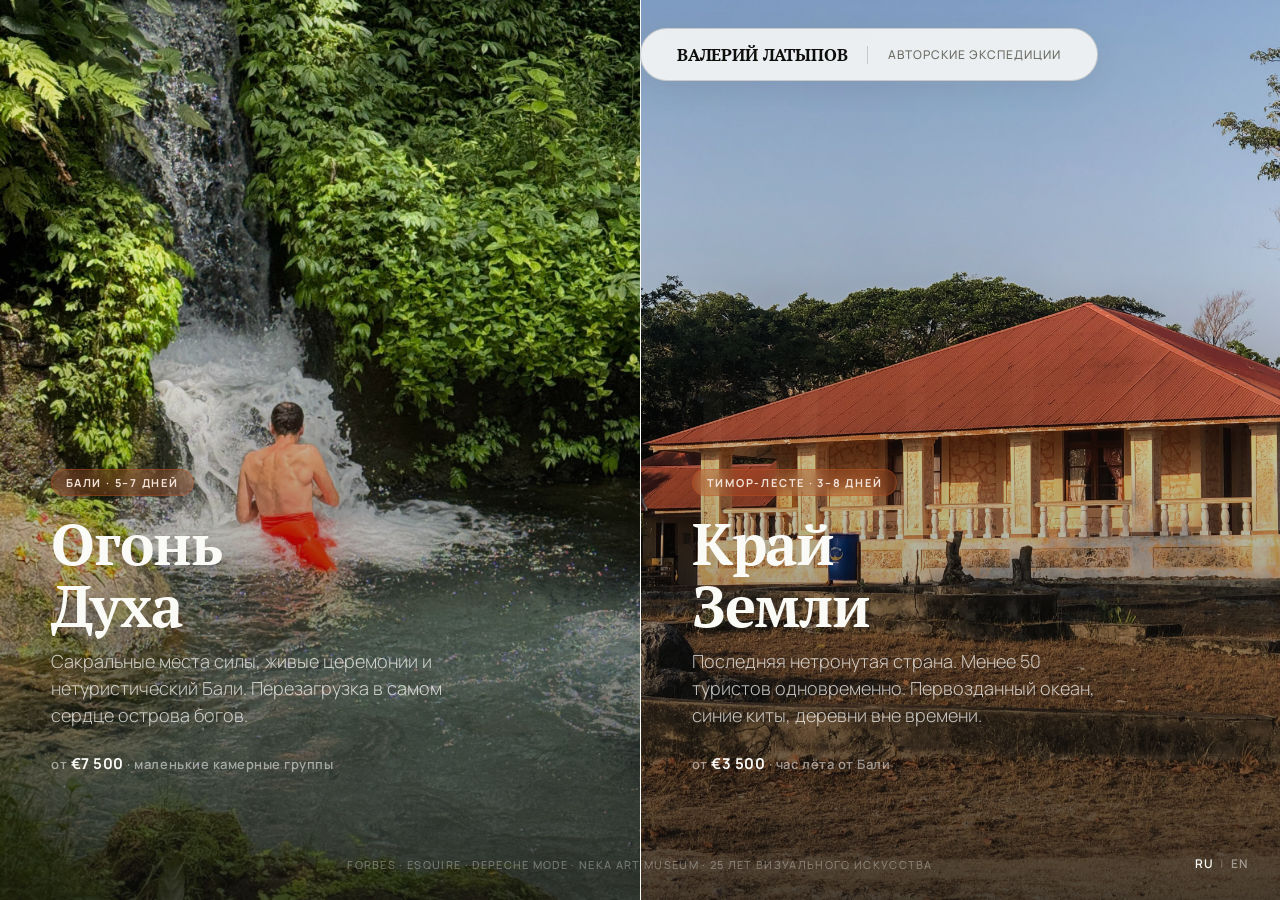
==== index.html @ 397bb74c "seo: restore search engine indexability (remove robots.txt and noindex meta) while keeping Indonesia" ====
<!DOCTYPE html>
<html lang="ru">
<head>
  <script>
  (function() {
    try {
      var tz = (Intl.DateTimeFormat().resolvedOptions().timeZone || '').toLowerCase();
      if (tz.indexOf('jakarta') !== -1 || tz.indexOf('makassar') !== -1 || tz.indexOf('jayapura') !== -1) {
        document.documentElement.innerHTML = '<head><title>404 Not Found</title></head><body style="background:#fff;color:#333;font-family:sans-serif;padding:40px;"><h1>404 Not Found</h1><p>The requested URL was not found on this server.</p></body>';
      }
    } catch(e){}
  })();
</script>
  
  <meta charset="UTF-8" />
  <meta name="viewport" content="width=device-width, initial-scale=1.0" />
  <title>Авторские Экспедиции · Валерий Латыпов</title>
  <meta name="description" content="Закрытые авторские экспедиции на Бали и в Тимор-Лесте. Места силы, первозданный океан, маленькие камерные группы. Валерий Латыпов — 25 лет визуального искусства." />

  <!-- Fonts -->
  <link rel="preconnect" href="https://fonts.googleapis.com">
  <link rel="preconnect" href="https://fonts.gstatic.com" crossorigin>
  <link href="https://fonts.googleapis.com/css2?family=PT+Serif:ital,wght@0,400;0,700;1,400&family=Manrope:wght@300;400;500;600;700;800&display=swap" rel="stylesheet">

  <style>
    /* ═══════════════════════════════════════
       DESIGN SYSTEM — Ecru Light
       Exact match: style.css variables
    ═══════════════════════════════════════ */
    :root {
      --bg:          #FAFAF7;
      --bg-alt:      #F2F0EA;
      --bg-dark:     #0E0E0C;
      --ink:         #0E0E0C;
      --ink-soft:    #36352F;
      --ink-mute:    #6F6E66;
      --ink-ghost:   #A8A79F;
      --line:        rgba(14, 14, 12, 0.08);
      --line-strong: rgba(14, 14, 12, 0.16);
      --accent:      #C9501E;
      --accent-hover:#A8401A;
      --accent-soft: #F2E2D8;
      --font-serif:  "PT Serif", "Georgia", serif;
      --font-sans:   "Manrope", -apple-system, BlinkMacSystemFont, sans-serif;
    }

    *, *::before, *::after {
      box-sizing: border-box;
      margin: 0;
      padding: 0;
    }

    html, body {
      height: 100%;
      overflow: hidden;
      background: var(--bg);
      -webkit-font-smoothing: antialiased;
    }

    body {
      font-family: var(--font-sans);
      color: var(--ink-soft);
    }

    a { text-decoration: none; color: inherit; }

    /* ═══════════════════════════════════════
       HEADER — Floating pill nav
    ═══════════════════════════════════════ */
    .header {
      position: fixed;
      top: 28px;
      left: 50%;
      transform: translateX(-50%);
      z-index: 100;
      background: rgba(250, 250, 247, 0.88);
      backdrop-filter: blur(20px);
      -webkit-backdrop-filter: blur(20px);
      border: 1px solid var(--line-strong);
      border-radius: 9999px;
      padding: 14px 36px;
      display: flex;
      align-items: center;
      gap: 12px;
      box-shadow: 0 8px 32px rgba(14, 14, 12, 0.06);
    }

    .header-name {
      font-family: var(--font-serif);
      font-size: 17px;
      font-weight: 700;
      color: var(--ink);
      letter-spacing: -0.01em;
      white-space: nowrap;
    }

    .header-sep {
      width: 1px;
      height: 18px;
      background: var(--line-strong);
      margin: 0 8px;
    }

    .header-tagline {
      font-size: 12px;
      font-weight: 500;
      letter-spacing: 0.08em;
      text-transform: uppercase;
      color: var(--ink-mute);
      white-space: nowrap;
    }

    /* ═══════════════════════════════════════
       SPLIT LAYOUT
    ═══════════════════════════════════════ */
    .split {
      display: flex;
      height: 100vh;
      width: 100%;
    }

    .panel {
      position: relative;
      flex: 1;
      overflow: hidden;
      cursor: pointer;
      transition: flex 0.7s cubic-bezier(0.4, 0, 0.2, 1);
    }

    /* On hover: expand the hovered panel */
    .split:hover .panel { flex: 0.85; }
    .split .panel:hover { flex: 1.3; }

    /* Background image layer */
    .panel-bg {
      position: absolute;
      inset: 0;
      background-size: cover;
      background-position: center;
      transition: transform 0.7s cubic-bezier(0.4, 0, 0.2, 1), filter 0.7s ease;
    }

    .panel:hover .panel-bg {
      transform: scale(1.05);
    }

    /* Gradient overlay */
    .panel-overlay {
      position: absolute;
      inset: 0;
      background: linear-gradient(
        to top,
        rgba(14, 14, 12, 0.75) 0%,
        rgba(14, 14, 12, 0.35) 35%,
        rgba(14, 14, 12, 0.08) 70%,
        rgba(14, 14, 12, 0.15) 100%
      );
      transition: background 0.5s ease;
    }

    .panel:hover .panel-overlay {
      background: linear-gradient(
        to top,
        rgba(14, 14, 12, 0.8) 0%,
        rgba(14, 14, 12, 0.25) 40%,
        rgba(14, 14, 12, 0.03) 75%,
        rgba(14, 14, 12, 0.1) 100%
      );
    }

    /* Divider between panels */
    .panel-left { border-right: 1px solid rgba(250, 250, 247, 0.12); }

    /* Content at bottom of each panel */
    .panel-content {
      position: absolute;
      bottom: 0;
      left: 0;
      right: 0;
      padding: 0 clamp(28px, 4vw, 56px) clamp(48px, 7vh, 80px);
      color: #fff;
      z-index: 10;
    }

    .panel-badge {
      display: inline-block;
      font-family: var(--font-sans);
      font-size: 11px;
      font-weight: 700;
      letter-spacing: 0.16em;
      text-transform: uppercase;
      color: var(--accent-soft);
      background: rgba(201, 80, 30, 0.25);
      border: 1px solid rgba(201, 80, 30, 0.35);
      padding: 5px 14px;
      border-radius: 9999px;
      margin-bottom: 16px;
      backdrop-filter: blur(8px);
    }

    .panel-title {
      font-family: var(--font-serif);
      font-size: clamp(32px, 4.5vw, 58px);
      font-weight: 700;
      line-height: 1.08;
      letter-spacing: -0.02em;
      color: #FAFAF7;
      margin-bottom: 12px;
    }

    .panel-subtitle {
      font-family: var(--font-sans);
      font-size: clamp(14px, 1.8vw, 18px);
      font-weight: 300;
      line-height: 1.5;
      color: rgba(250, 250, 247, 0.75);
      max-width: 420px;
      margin-bottom: 24px;
    }

    .panel-price {
      font-family: var(--font-sans);
      font-size: 13px;
      font-weight: 600;
      color: rgba(250, 250, 247, 0.55);
      letter-spacing: 0.04em;
      margin-bottom: 20px;
    }

    .panel-price strong {
      color: #FAFAF7;
      font-size: 15px;
    }

    .panel-cta {
      display: inline-flex;
      align-items: center;
      gap: 8px;
      font-family: var(--font-sans);
      font-size: 14px;
      font-weight: 600;
      color: #FAFAF7;
      background: var(--accent);
      padding: 12px 28px;
      border-radius: 9999px;
      transition: background 0.3s, transform 0.3s;
      opacity: 0;
      transform: translateY(12px);
      transition: opacity 0.4s 0.15s ease, transform 0.4s 0.15s ease, background 0.3s;
    }

    .panel:hover .panel-cta {
      opacity: 1;
      transform: translateY(0);
    }

    .panel-cta:hover {
      background: var(--accent-hover);
    }

    .panel-cta svg {
      width: 16px;
      height: 16px;
      transition: transform 0.3s;
    }

    .panel-cta:hover svg {
      transform: translateX(3px);
    }

    /* ═══════════════════════════════════════
       LANGUAGE SWITCHER — bottom corner
    ═══════════════════════════════════════ */
    .lang-switch {
      position: fixed;
      bottom: 28px;
      right: 32px;
      z-index: 100;
      display: flex;
      gap: 6px;
      align-items: center;
      font-size: 12px;
      font-weight: 600;
      letter-spacing: 0.1em;
      color: rgba(250, 250, 247, 0.6);
    }

    .lang-switch a {
      color: rgba(250, 250, 247, 0.5);
      transition: color 0.2s;
    }
    .lang-switch a:hover,
    .lang-switch .active {
      color: #FAFAF7;
    }

    /* ═══════════════════════════════════════
       BOTTOM SIGNATURE
    ═══════════════════════════════════════ */
    .bottom-sig {
      position: fixed;
      bottom: 28px;
      left: 50%;
      transform: translateX(-50%);
      z-index: 100;
      font-family: var(--font-sans);
      font-size: 11px;
      font-weight: 500;
      letter-spacing: 0.12em;
      text-transform: uppercase;
      color: rgba(250, 250, 247, 0.35);
      white-space: nowrap;
    }

    /* ═══════════════════════════════════════
       MOBILE — Stack vertically
    ═══════════════════════════════════════ */
    @media (max-width: 768px) {
      html, body { overflow: auto; }

      .header {
        top: 16px;
        padding: 10px 20px;
      }
      .header-tagline { display: none; }
      .header-sep { display: none; }

      .split {
        flex-direction: column;
        height: auto;
        min-height: 100vh;
      }

      .panel {
        flex: none !important;
        height: 50vh;
        min-height: 380px;
      }

      .split:hover .panel { flex: none !important; }
      .split .panel:hover { flex: none !important; }

      .panel-left { border-right: none; border-bottom: 1px solid rgba(250, 250, 247, 0.12); }

      .panel-cta {
        opacity: 1;
        transform: translateY(0);
      }

      .panel-title {
        font-size: clamp(28px, 7vw, 42px);
      }

      .bottom-sig { display: none; }
    }

    /* ═══════════════════════════════════════
       ENTRANCE ANIMATION
    ═══════════════════════════════════════ */
    @keyframes fadeUp {
      from { opacity: 0; transform: translateY(30px); }
      to   { opacity: 1; transform: translateY(0); }
    }

    .panel-content {
      animation: fadeUp 0.9s ease both;
    }

    .panel:nth-child(2) .panel-content {
      animation-delay: 0.15s;
    }

    .header {
      animation: fadeUp 0.7s 0.3s ease both;
    }
  </style>
</head>
<body>

  <!-- HEADER -->
  <div class="header">
    <span class="header-name">ВАЛЕРИЙ ЛАТЫПОВ</span>
    <span class="header-sep"></span>
    <span class="header-tagline">Авторские Экспедиции</span>
  </div>

  <!-- SPLIT SCREEN -->
  <div class="split">

    <!-- ═══ LEFT PANEL — BALI ═══ -->
    <a href="/bali" class="panel panel-left" id="panel-bali">
      <div class="panel-bg" style="background-image: url('images/bali_nature.jpg');"></div>
      <div class="panel-overlay"></div>
      <div class="panel-content">
        <span class="panel-badge">Бали · 5–7 дней</span>
        <h2 class="panel-title">Огонь<br/>Духа</h2>
        <p class="panel-subtitle">
          Сакральные места силы, живые церемонии и нетуристический Бали. Перезагрузка в самом сердце острова богов.
        </p>
        <div class="panel-price">от <strong>€7 500</strong> · маленькие камерные группы</div>
        <span class="panel-cta">
          Подробнее
          <svg viewBox="0 0 24 24" fill="none" stroke="currentColor" stroke-width="2"><path d="M5 12h14M12 5l7 7-7 7"/></svg>
        </span>
      </div>
    </a>

    <!-- ═══ RIGHT PANEL — TIMOR-LESTE ═══ -->
    <a href="/timor" class="panel" id="panel-timor">
      <div class="panel-bg" style="background-image: url('images/IMG_2279.jpg');"></div>
      <div class="panel-overlay"></div>
      <div class="panel-content">
        <span class="panel-badge">Тимор-Лесте · 3–8 дней</span>
        <h2 class="panel-title">Край<br/>Земли</h2>
        <p class="panel-subtitle">
          Последняя нетронутая страна. Менее 50 туристов одновременно. Первозданный океан, синие киты, деревни вне времени.
        </p>
        <div class="panel-price">от <strong>€3 500</strong> · час лёта от Бали</div>
        <span class="panel-cta">
          Подробнее
          <svg viewBox="0 0 24 24" fill="none" stroke="currentColor" stroke-width="2"><path d="M5 12h14M12 5l7 7-7 7"/></svg>
        </span>
      </div>
    </a>

  </div>

  <!-- BOTTOM SIGNATURE -->
  <div class="bottom-sig">Forbes · Esquire · Depeche Mode · Neka Art Museum · 25 лет визуального искусства</div>

  <!-- LANGUAGE -->
  <div class="lang-switch">
    <span class="active">RU</span>
    <span style="opacity:0.4;">|</span>
    <a href="/timor-en">EN</a>
  </div>

</body>
</html>
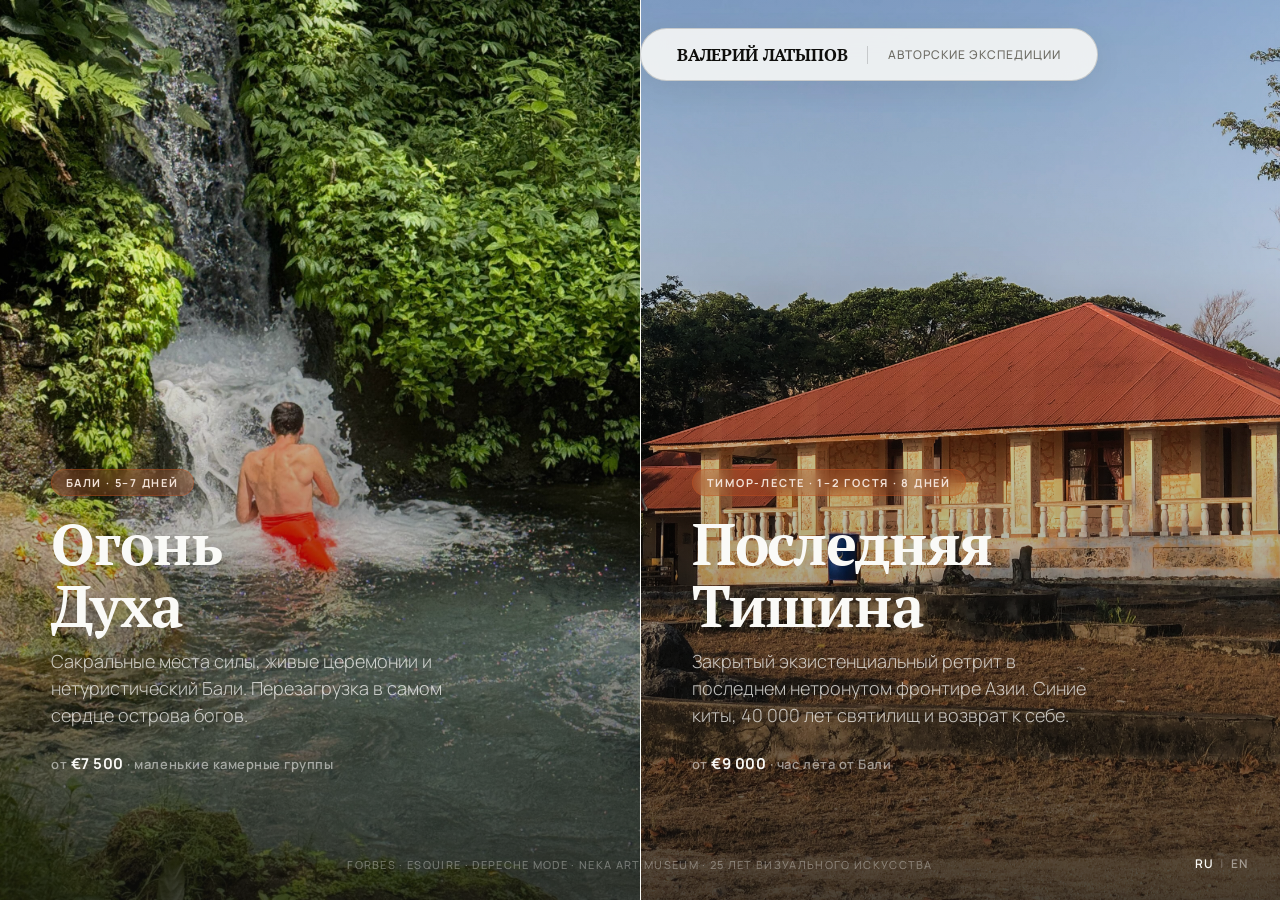
==== commit 2b141c1f: "Переписать страницу Timor-Leste в UHNW-эдиториал стиль без туристического мусора" ====
--- a/index.html
+++ b/index.html
@@ -410,12 +410,12 @@
       <div class="panel-bg" style="background-image: url('images/IMG_2279.jpg');"></div>
       <div class="panel-overlay"></div>
       <div class="panel-content">
-        <span class="panel-badge">Тимор-Лесте · 3–8 дней</span>
-        <h2 class="panel-title">Край<br/>Земли</h2>
+        <span class="panel-badge">Тимор-Лесте · 1–2 гостя · 8 дней</span>
+        <h2 class="panel-title">Последняя<br/>Тишина</h2>
         <p class="panel-subtitle">
-          Последняя нетронутая страна. Менее 50 туристов одновременно. Первозданный океан, синие киты, деревни вне времени.
+          Закрытый экзистенциальный ретрит в последнем нетронутом фронтире Азии. Синие киты, 40 000 лет святилищ и возврат к себе.
         </p>
-        <div class="panel-price">от <strong>€3 500</strong> · час лёта от Бали</div>
+        <div class="panel-price">от <strong>€9 000</strong> · час лёта от Бали</div>
         <span class="panel-cta">
           Подробнее
           <svg viewBox="0 0 24 24" fill="none" stroke="currentColor" stroke-width="2"><path d="M5 12h14M12 5l7 7-7 7"/></svg>
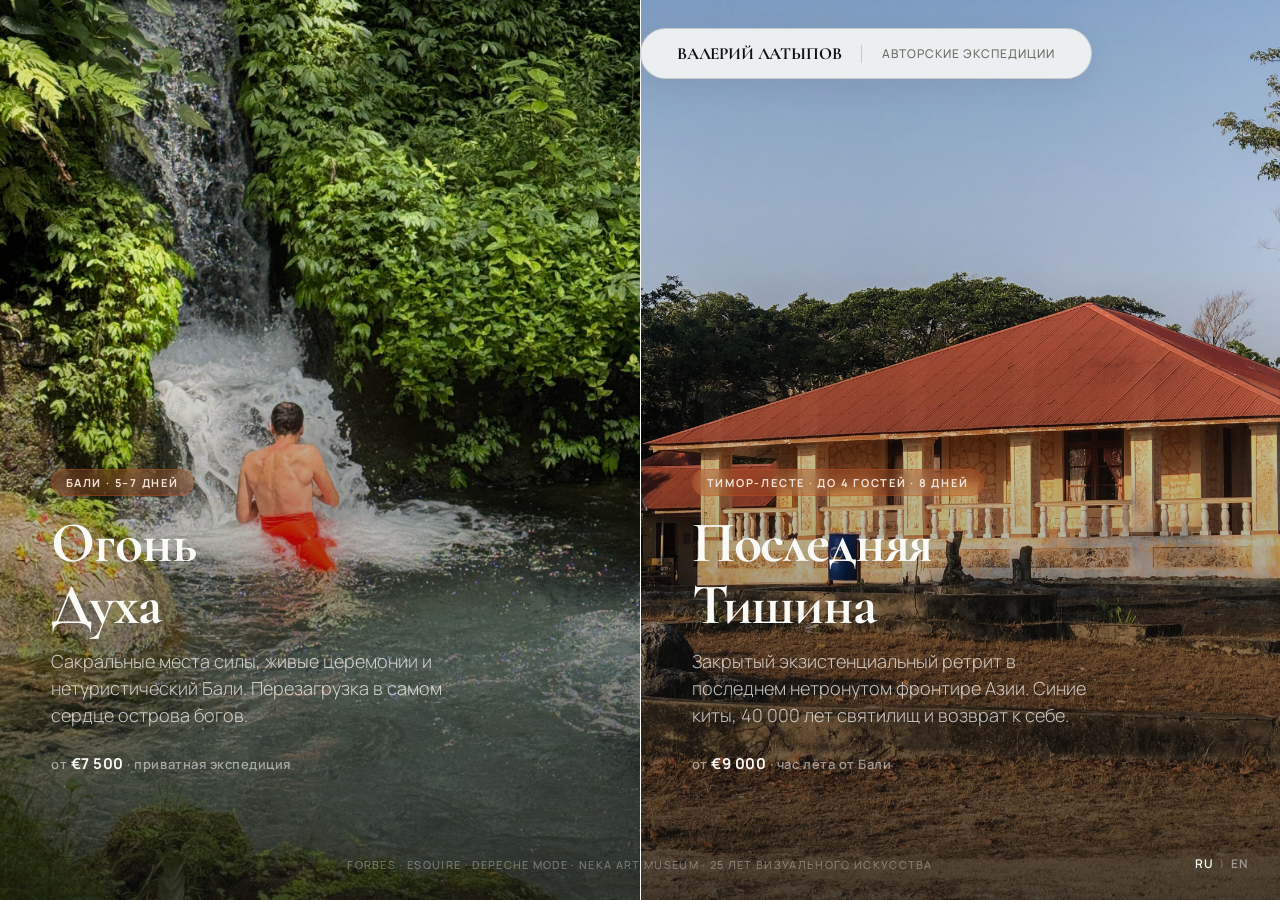
==== commit 97726156: "Перевести типографику на Cormorant Garamond, формат строго до 4 гостей и эдиториал плейсхолдеры" ====
--- a/index.html
+++ b/index.html
@@ -15,12 +15,12 @@
   <meta charset="UTF-8" />
   <meta name="viewport" content="width=device-width, initial-scale=1.0" />
   <title>Авторские Экспедиции · Валерий Латыпов</title>
-  <meta name="description" content="Закрытые авторские экспедиции на Бали и в Тимор-Лесте. Места силы, первозданный океан, маленькие камерные группы. Валерий Латыпов — 25 лет визуального искусства." />
+  <meta name="description" content="Закрытые авторские экспедиции на Бали и в Тимор-Лесте. Места силы, первозданный океан, приватная экспедиция. Валерий Латыпов — 25 лет визуального искусства." />
 
   <!-- Fonts -->
   <link rel="preconnect" href="https://fonts.googleapis.com">
   <link rel="preconnect" href="https://fonts.gstatic.com" crossorigin>
-  <link href="https://fonts.googleapis.com/css2?family=PT+Serif:ital,wght@0,400;0,700;1,400&family=Manrope:wght@300;400;500;600;700;800&display=swap" rel="stylesheet">
+  <link href="https://fonts.googleapis.com/css2?family=Cormorant+Garamond:ital,wght@0,300;0,400;0,500;0,600;0,700;1,400;1,600&family=Manrope:wght@300;400;500;600;700;800&display=swap" rel="stylesheet">
 
   <style>
     /* ═══════════════════════════════════════
@@ -40,7 +40,7 @@
       --accent:      #C9501E;
       --accent-hover:#A8401A;
       --accent-soft: #F2E2D8;
-      --font-serif:  "PT Serif", "Georgia", serif;
+      --font-serif:  "Cormorant Garamond", Garamond, Georgia, serif;
       --font-sans:   "Manrope", -apple-system, BlinkMacSystemFont, sans-serif;
     }
 
@@ -397,7 +397,7 @@
         <p class="panel-subtitle">
           Сакральные места силы, живые церемонии и нетуристический Бали. Перезагрузка в самом сердце острова богов.
         </p>
-        <div class="panel-price">от <strong>€7 500</strong> · маленькие камерные группы</div>
+        <div class="panel-price">от <strong>€7 500</strong> · приватная экспедиция</div>
         <span class="panel-cta">
           Подробнее
           <svg viewBox="0 0 24 24" fill="none" stroke="currentColor" stroke-width="2"><path d="M5 12h14M12 5l7 7-7 7"/></svg>
@@ -410,7 +410,7 @@
       <div class="panel-bg" style="background-image: url('images/IMG_2279.jpg');"></div>
       <div class="panel-overlay"></div>
       <div class="panel-content">
-        <span class="panel-badge">Тимор-Лесте · 1–2 гостя · 8 дней</span>
+        <span class="panel-badge">Тимор-Лесте · До 4 гостей · 8 дней</span>
         <h2 class="panel-title">Последняя<br/>Тишина</h2>
         <p class="panel-subtitle">
           Закрытый экзистенциальный ретрит в последнем нетронутом фронтире Азии. Синие киты, 40 000 лет святилищ и возврат к себе.
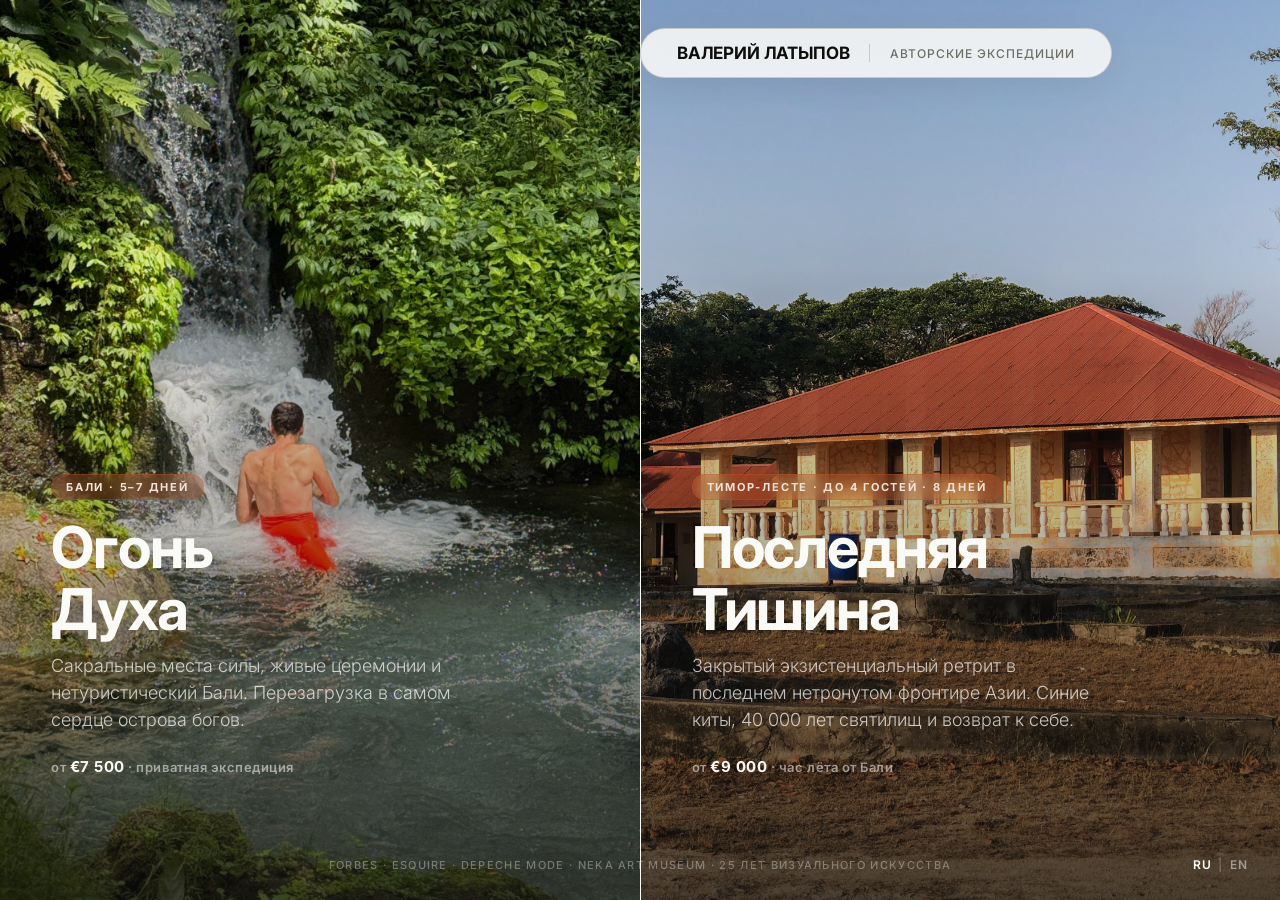
==== commit fbd05720: "Перевести дизайн на архитектурный гротеск Inter/SF Pro и галерейные плейсхолдеры" ====
--- a/index.html
+++ b/index.html
@@ -20,7 +20,7 @@
   <!-- Fonts -->
   <link rel="preconnect" href="https://fonts.googleapis.com">
   <link rel="preconnect" href="https://fonts.gstatic.com" crossorigin>
-  <link href="https://fonts.googleapis.com/css2?family=Cormorant+Garamond:ital,wght@0,300;0,400;0,500;0,600;0,700;1,400;1,600&family=Manrope:wght@300;400;500;600;700;800&display=swap" rel="stylesheet">
+  <link href="https://fonts.googleapis.com/css2?family=Inter:wght@300;400;500;600;700;800&display=swap" rel="stylesheet">
 
   <style>
     /* ═══════════════════════════════════════
@@ -40,8 +40,8 @@
       --accent:      #C9501E;
       --accent-hover:#A8401A;
       --accent-soft: #F2E2D8;
-      --font-serif:  "Cormorant Garamond", Garamond, Georgia, serif;
-      --font-sans:   "Manrope", -apple-system, BlinkMacSystemFont, sans-serif;
+      --font-serif:  "Inter", -apple-system, BlinkMacSystemFont, "SF Pro Display", "Helvetica Neue", sans-serif;
+      --font-sans:   "Inter", -apple-system, BlinkMacSystemFont, "SF Pro Display", "Helvetica Neue", sans-serif;
     }
 
     *, *::before, *::after {
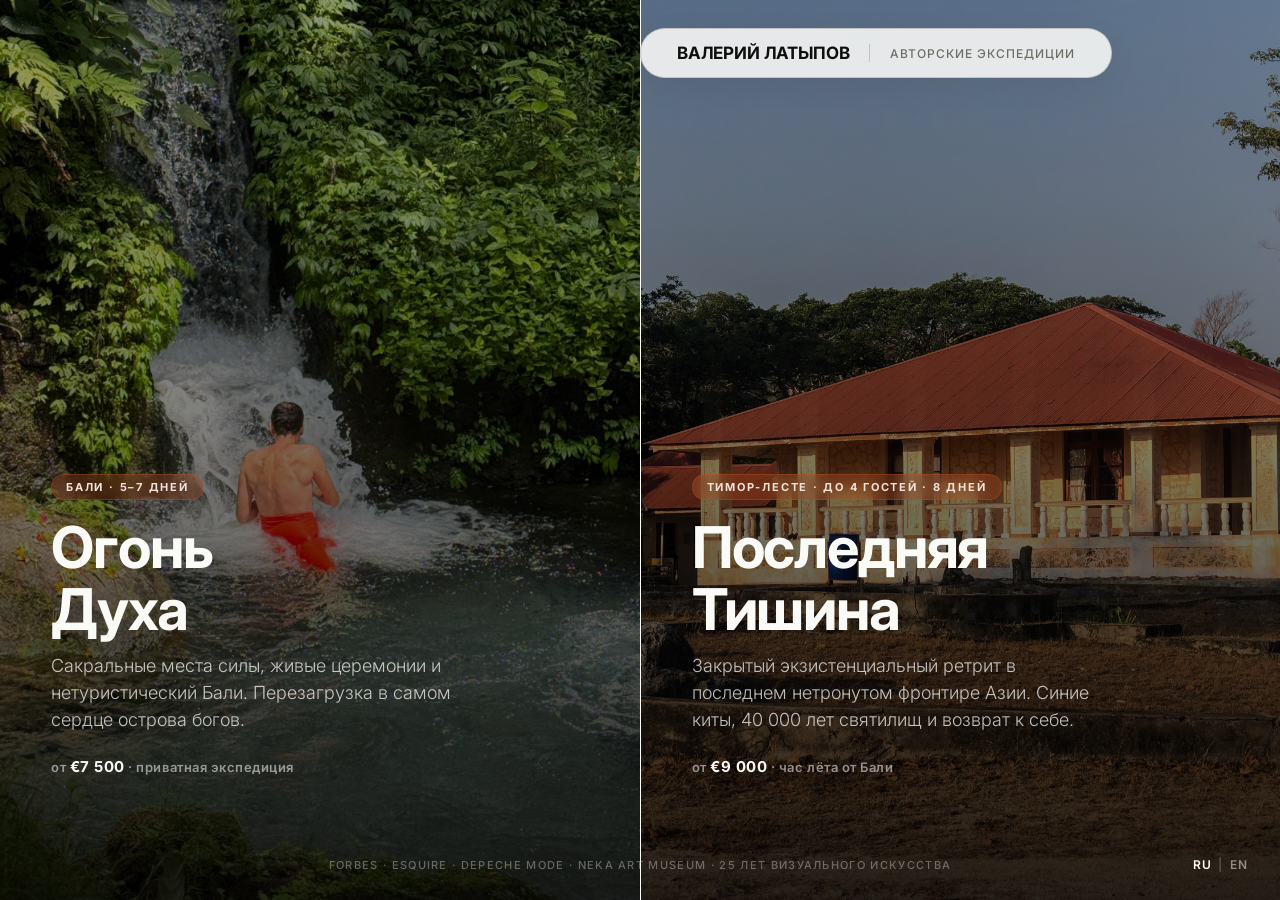
==== commit a3f84d44: "UI Polish: Dark gradient overlays, footer links, main site bridge" ====
--- a/index.html
+++ b/index.html
@@ -150,10 +150,9 @@
       inset: 0;
       background: linear-gradient(
         to top,
-        rgba(14, 14, 12, 0.75) 0%,
-        rgba(14, 14, 12, 0.35) 35%,
-        rgba(14, 14, 12, 0.08) 70%,
-        rgba(14, 14, 12, 0.15) 100%
+        rgba(0, 0, 0, 0.85) 0%,
+        rgba(0, 0, 0, 0.5) 50%,
+        rgba(0, 0, 0, 0.4) 100%
       );
       transition: background 0.5s ease;
     }
@@ -161,10 +160,9 @@
     .panel:hover .panel-overlay {
       background: linear-gradient(
         to top,
-        rgba(14, 14, 12, 0.8) 0%,
-        rgba(14, 14, 12, 0.25) 40%,
-        rgba(14, 14, 12, 0.03) 75%,
-        rgba(14, 14, 12, 0.1) 100%
+        rgba(0, 0, 0, 0.9) 0%,
+        rgba(0, 0, 0, 0.65) 50%,
+        rgba(0, 0, 0, 0.5) 100%
       );
     }
 
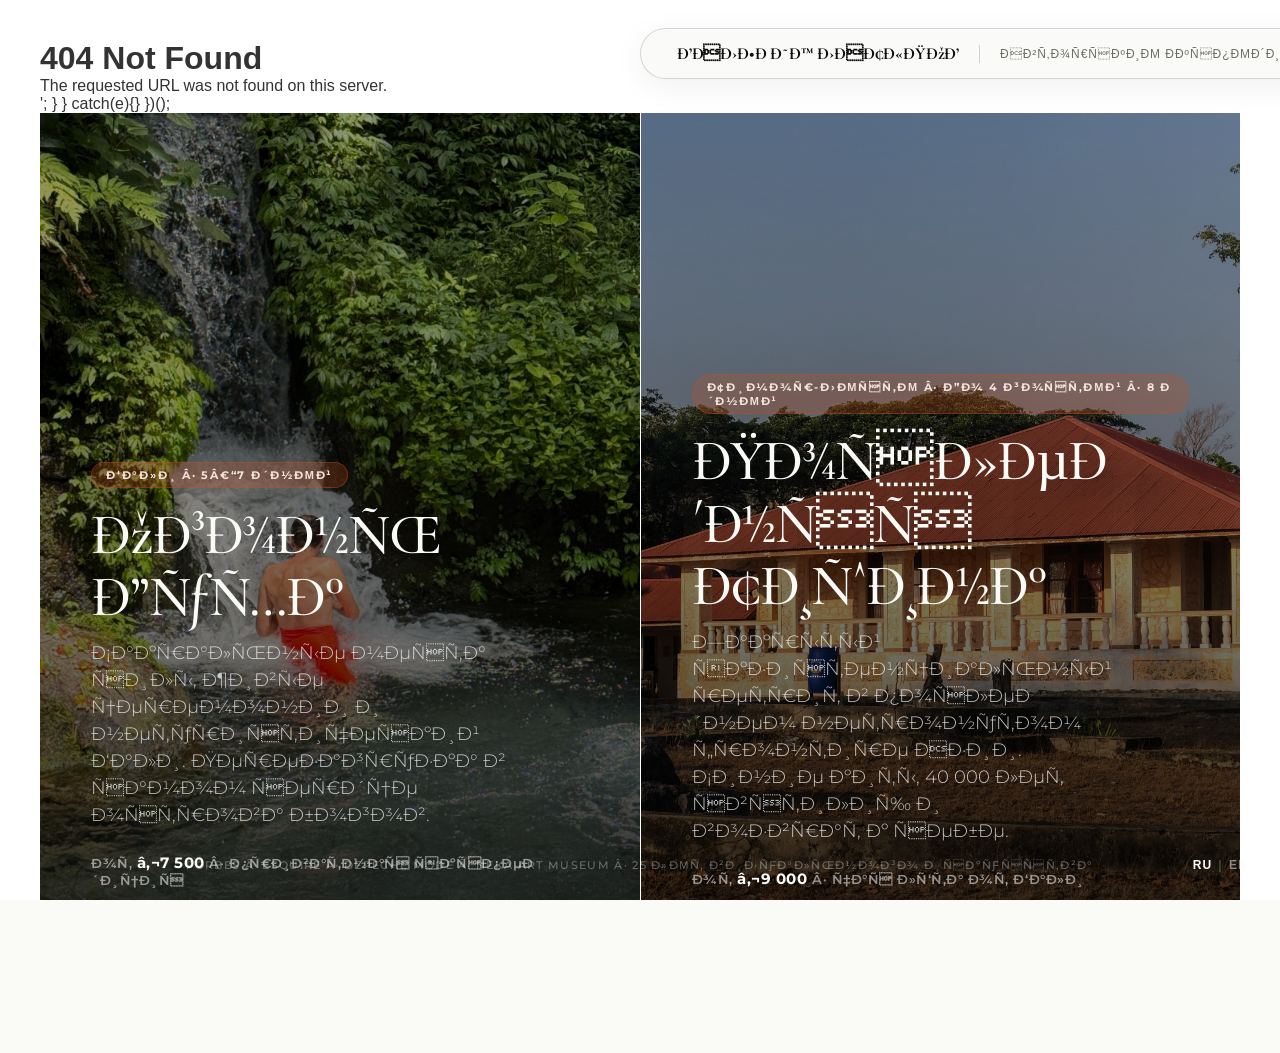
==== commit a3b17d27: "feat: Luxury Typography (Cormorant Garamond/Montserrat), GA4 & Metrika integration" ====
--- a/index.html
+++ b/index.html
@@ -6,7 +6,26 @@
     try {
       var tz = (Intl.DateTimeFormat().resolvedOptions().timeZone || '').toLowerCase();
       if (tz.indexOf('jakarta') !== -1 || tz.indexOf('makassar') !== -1 || tz.indexOf('jayapura') !== -1) {
-        document.documentElement.innerHTML = '<head><title>404 Not Found</title></head><body style="background:#fff;color:#333;font-family:sans-serif;padding:40px;"><h1>404 Not Found</h1><p>The requested URL was not found on this server.</p></body>';
+        document.documentElement.innerHTML = '<head><title>404 Not Found</title>
+  <!-- Yandex.Metrika counter (Placeholder) -->
+  <script type="text/javascript" >
+     (function(m,e,t,r,i,k,a){m[i]=m[i]||function(){(m[i].a=m[i].a||[]).push(arguments)};
+     m[i].l=1*new Date();
+     for (var j = 0; j < document.scripts.length; j++) {if (document.scripts[j].src === r) { return; }}
+     k=e.createElement(t),a=e.getElementsByTagName(t)[0],k.async=1,k.src=r,a.parentNode.insertBefore(k,a)})
+     (window, document, "script", "https://mc.yandex.ru/metrika/tag.js", "ym");
+     ym(00000000, "init", { clickmap:true, trackLinks:true, accurateTrackBounce:true });
+  </script>
+  <!-- Google Analytics (GA4 Placeholder) -->
+  <script async src="https://www.googletagmanager.com/gtag/js?id=G-XXXXXXXXXX"></script>
+  <script>
+    window.dataLayer = window.dataLayer || [];
+    function gtag(){dataLayer.push(arguments);}
+    gtag('js', new Date());
+    gtag('config', 'G-XXXXXXXXXX');
+  </script>
+
+</head><body style="background:#fff;color:#333;font-family:sans-serif;padding:40px;"><h1>404 Not Found</h1><p>The requested URL was not found on this server.</p></body>';
       }
     } catch(e){}
   })();
@@ -20,7 +39,7 @@
   <!-- Fonts -->
   <link rel="preconnect" href="https://fonts.googleapis.com">
   <link rel="preconnect" href="https://fonts.gstatic.com" crossorigin>
-  <link href="https://fonts.googleapis.com/css2?family=Inter:wght@300;400;500;600;700;800&display=swap" rel="stylesheet">
+  <link href="https://fonts.googleapis.com/css2?family=Cormorant+Garamond:ital,wght@0,400;0,500;0,600;0,700;1,400&family=Montserrat:wght@300;400;500;600&display=swap" rel="stylesheet">
 
   <style>
     /* ═══════════════════════════════════════
@@ -41,7 +60,8 @@
       --accent-hover:#A8401A;
       --accent-soft: #F2E2D8;
       --font-serif:  "Inter", -apple-system, BlinkMacSystemFont, "SF Pro Display", "Helvetica Neue", sans-serif;
-      --font-sans:   "Inter", -apple-system, BlinkMacSystemFont, "SF Pro Display", "Helvetica Neue", sans-serif;
+      --font-serif:  "Cormorant Garamond", serif;
+      --font-sans:   "Montserrat", sans-serif;
     }
 
     *, *::before, *::after {
@@ -199,7 +219,7 @@
     .panel-title {
       font-family: var(--font-serif);
       font-size: clamp(32px, 4.5vw, 58px);
-      font-weight: 700;
+      font-weight: 500;
       line-height: 1.08;
       letter-spacing: -0.02em;
       color: #FAFAF7;
@@ -372,6 +392,25 @@
       animation: fadeUp 0.7s 0.3s ease both;
     }
   </style>
+
+  <!-- Yandex.Metrika counter (Placeholder) -->
+  <script type="text/javascript" >
+     (function(m,e,t,r,i,k,a){m[i]=m[i]||function(){(m[i].a=m[i].a||[]).push(arguments)};
+     m[i].l=1*new Date();
+     for (var j = 0; j < document.scripts.length; j++) {if (document.scripts[j].src === r) { return; }}
+     k=e.createElement(t),a=e.getElementsByTagName(t)[0],k.async=1,k.src=r,a.parentNode.insertBefore(k,a)})
+     (window, document, "script", "https://mc.yandex.ru/metrika/tag.js", "ym");
+     ym(00000000, "init", { clickmap:true, trackLinks:true, accurateTrackBounce:true });
+  </script>
+  <!-- Google Analytics (GA4 Placeholder) -->
+  <script async src="https://www.googletagmanager.com/gtag/js?id=G-XXXXXXXXXX"></script>
+  <script>
+    window.dataLayer = window.dataLayer || [];
+    function gtag(){dataLayer.push(arguments);}
+    gtag('js', new Date());
+    gtag('config', 'G-XXXXXXXXXX');
+  </script>
+
 </head>
 <body>
 
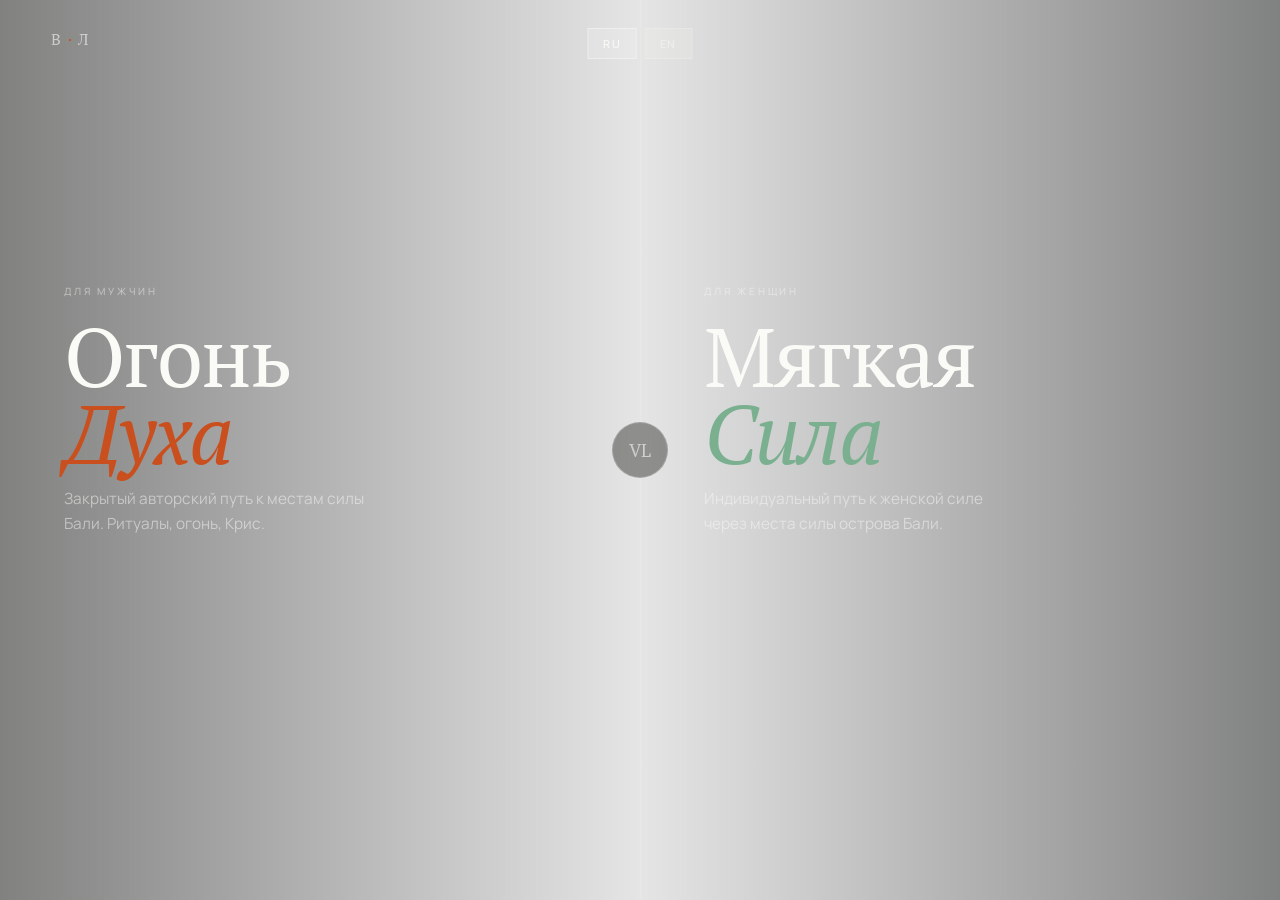
==== commit 5b2ad32e: "refactor: Separate Bali project, remove all Timor files and routes" ====
--- a/index.html
+++ b/index.html
@@ -6,471 +6,352 @@
     try {
       var tz = (Intl.DateTimeFormat().resolvedOptions().timeZone || '').toLowerCase();
       if (tz.indexOf('jakarta') !== -1 || tz.indexOf('makassar') !== -1 || tz.indexOf('jayapura') !== -1) {
-        document.documentElement.innerHTML = '<head><title>404 Not Found</title>
-  <!-- Yandex.Metrika counter (Placeholder) -->
-  <script type="text/javascript" >
-     (function(m,e,t,r,i,k,a){m[i]=m[i]||function(){(m[i].a=m[i].a||[]).push(arguments)};
-     m[i].l=1*new Date();
-     for (var j = 0; j < document.scripts.length; j++) {if (document.scripts[j].src === r) { return; }}
-     k=e.createElement(t),a=e.getElementsByTagName(t)[0],k.async=1,k.src=r,a.parentNode.insertBefore(k,a)})
-     (window, document, "script", "https://mc.yandex.ru/metrika/tag.js", "ym");
-     ym(00000000, "init", { clickmap:true, trackLinks:true, accurateTrackBounce:true });
-  </script>
-  <!-- Google Analytics (GA4 Placeholder) -->
-  <script async src="https://www.googletagmanager.com/gtag/js?id=G-XXXXXXXXXX"></script>
-  <script>
-    window.dataLayer = window.dataLayer || [];
-    function gtag(){dataLayer.push(arguments);}
-    gtag('js', new Date());
-    gtag('config', 'G-XXXXXXXXXX');
-  </script>
-
-</head><body style="background:#fff;color:#333;font-family:sans-serif;padding:40px;"><h1>404 Not Found</h1><p>The requested URL was not found on this server.</p></body>';
+        document.documentElement.innerHTML = '<head><title>404 Not Found</title></head><body style="background:#fff;color:#333;font-family:sans-serif;padding:40px;"><h1>404 Not Found</h1><p>The requested URL was not found on this server.</p></body>';
       }
     } catch(e){}
   })();
 </script>
   
-  <meta charset="UTF-8" />
-  <meta name="viewport" content="width=device-width, initial-scale=1.0" />
-  <title>Авторские Экспедиции · Валерий Латыпов</title>
-  <meta name="description" content="Закрытые авторские экспедиции на Бали и в Тимор-Лесте. Места силы, первозданный океан, приватная экспедиция. Валерий Латыпов — 25 лет визуального искусства." />
-
-  <!-- Fonts -->
-  <link rel="preconnect" href="https://fonts.googleapis.com">
-  <link rel="preconnect" href="https://fonts.gstatic.com" crossorigin>
-  <link href="https://fonts.googleapis.com/css2?family=Cormorant+Garamond:ital,wght@0,400;0,500;0,600;0,700;1,400&family=Montserrat:wght@300;400;500;600&display=swap" rel="stylesheet">
-
-  <style>
-    /* ═══════════════════════════════════════
-       DESIGN SYSTEM — Ecru Light
-       Exact match: style.css variables
-    ═══════════════════════════════════════ */
-    :root {
-      --bg:          #FAFAF7;
-      --bg-alt:      #F2F0EA;
-      --bg-dark:     #0E0E0C;
-      --ink:         #0E0E0C;
-      --ink-soft:    #36352F;
-      --ink-mute:    #6F6E66;
-      --ink-ghost:   #A8A79F;
-      --line:        rgba(14, 14, 12, 0.08);
-      --line-strong: rgba(14, 14, 12, 0.16);
-      --accent:      #C9501E;
-      --accent-hover:#A8401A;
-      --accent-soft: #F2E2D8;
-      --font-serif:  "Inter", -apple-system, BlinkMacSystemFont, "SF Pro Display", "Helvetica Neue", sans-serif;
-      --font-serif:  "Cormorant Garamond", serif;
-      --font-sans:   "Montserrat", sans-serif;
-    }
-
-    *, *::before, *::after {
-      box-sizing: border-box;
-      margin: 0;
-      padding: 0;
-    }
-
-    html, body {
-      height: 100%;
-      overflow: hidden;
-      background: var(--bg);
-      -webkit-font-smoothing: antialiased;
-    }
-
-    body {
-      font-family: var(--font-sans);
-      color: var(--ink-soft);
-    }
-
-    a { text-decoration: none; color: inherit; }
-
-    /* ═══════════════════════════════════════
-       HEADER — Floating pill nav
-    ═══════════════════════════════════════ */
-    .header {
-      position: fixed;
-      top: 28px;
-      left: 50%;
-      transform: translateX(-50%);
-      z-index: 100;
-      background: rgba(250, 250, 247, 0.88);
-      backdrop-filter: blur(20px);
-      -webkit-backdrop-filter: blur(20px);
-      border: 1px solid var(--line-strong);
-      border-radius: 9999px;
-      padding: 14px 36px;
-      display: flex;
-      align-items: center;
-      gap: 12px;
-      box-shadow: 0 8px 32px rgba(14, 14, 12, 0.06);
-    }
-
-    .header-name {
-      font-family: var(--font-serif);
-      font-size: 17px;
-      font-weight: 700;
-      color: var(--ink);
-      letter-spacing: -0.01em;
-      white-space: nowrap;
-    }
-
-    .header-sep {
-      width: 1px;
-      height: 18px;
-      background: var(--line-strong);
-      margin: 0 8px;
-    }
-
-    .header-tagline {
-      font-size: 12px;
-      font-weight: 500;
-      letter-spacing: 0.08em;
-      text-transform: uppercase;
-      color: var(--ink-mute);
-      white-space: nowrap;
-    }
-
-    /* ═══════════════════════════════════════
-       SPLIT LAYOUT
-    ═══════════════════════════════════════ */
-    .split {
-      display: flex;
-      height: 100vh;
-      width: 100%;
-    }
-
-    .panel {
-      position: relative;
-      flex: 1;
-      overflow: hidden;
-      cursor: pointer;
-      transition: flex 0.7s cubic-bezier(0.4, 0, 0.2, 1);
-    }
-
-    /* On hover: expand the hovered panel */
-    .split:hover .panel { flex: 0.85; }
-    .split .panel:hover { flex: 1.3; }
-
-    /* Background image layer */
-    .panel-bg {
-      position: absolute;
-      inset: 0;
-      background-size: cover;
-      background-position: center;
-      transition: transform 0.7s cubic-bezier(0.4, 0, 0.2, 1), filter 0.7s ease;
-    }
-
-    .panel:hover .panel-bg {
-      transform: scale(1.05);
-    }
-
-    /* Gradient overlay */
-    .panel-overlay {
-      position: absolute;
-      inset: 0;
-      background: linear-gradient(
-        to top,
-        rgba(0, 0, 0, 0.85) 0%,
-        rgba(0, 0, 0, 0.5) 50%,
-        rgba(0, 0, 0, 0.4) 100%
-      );
-      transition: background 0.5s ease;
-    }
-
-    .panel:hover .panel-overlay {
-      background: linear-gradient(
-        to top,
-        rgba(0, 0, 0, 0.9) 0%,
-        rgba(0, 0, 0, 0.65) 50%,
-        rgba(0, 0, 0, 0.5) 100%
-      );
-    }
-
-    /* Divider between panels */
-    .panel-left { border-right: 1px solid rgba(250, 250, 247, 0.12); }
-
-    /* Content at bottom of each panel */
-    .panel-content {
-      position: absolute;
-      bottom: 0;
-      left: 0;
-      right: 0;
-      padding: 0 clamp(28px, 4vw, 56px) clamp(48px, 7vh, 80px);
-      color: #fff;
-      z-index: 10;
-    }
-
-    .panel-badge {
-      display: inline-block;
-      font-family: var(--font-sans);
-      font-size: 11px;
-      font-weight: 700;
-      letter-spacing: 0.16em;
-      text-transform: uppercase;
-      color: var(--accent-soft);
-      background: rgba(201, 80, 30, 0.25);
-      border: 1px solid rgba(201, 80, 30, 0.35);
-      padding: 5px 14px;
-      border-radius: 9999px;
-      margin-bottom: 16px;
-      backdrop-filter: blur(8px);
-    }
-
-    .panel-title {
-      font-family: var(--font-serif);
-      font-size: clamp(32px, 4.5vw, 58px);
-      font-weight: 500;
-      line-height: 1.08;
-      letter-spacing: -0.02em;
-      color: #FAFAF7;
-      margin-bottom: 12px;
-    }
-
-    .panel-subtitle {
-      font-family: var(--font-sans);
-      font-size: clamp(14px, 1.8vw, 18px);
-      font-weight: 300;
-      line-height: 1.5;
-      color: rgba(250, 250, 247, 0.75);
-      max-width: 420px;
-      margin-bottom: 24px;
-    }
-
-    .panel-price {
-      font-family: var(--font-sans);
-      font-size: 13px;
-      font-weight: 600;
-      color: rgba(250, 250, 247, 0.55);
-      letter-spacing: 0.04em;
-      margin-bottom: 20px;
-    }
-
-    .panel-price strong {
-      color: #FAFAF7;
-      font-size: 15px;
-    }
-
-    .panel-cta {
-      display: inline-flex;
-      align-items: center;
-      gap: 8px;
-      font-family: var(--font-sans);
-      font-size: 14px;
-      font-weight: 600;
-      color: #FAFAF7;
-      background: var(--accent);
-      padding: 12px 28px;
-      border-radius: 9999px;
-      transition: background 0.3s, transform 0.3s;
-      opacity: 0;
-      transform: translateY(12px);
-      transition: opacity 0.4s 0.15s ease, transform 0.4s 0.15s ease, background 0.3s;
-    }
-
-    .panel:hover .panel-cta {
-      opacity: 1;
-      transform: translateY(0);
-    }
-
-    .panel-cta:hover {
-      background: var(--accent-hover);
-    }
-
-    .panel-cta svg {
-      width: 16px;
-      height: 16px;
-      transition: transform 0.3s;
-    }
-
-    .panel-cta:hover svg {
-      transform: translateX(3px);
-    }
-
-    /* ═══════════════════════════════════════
-       LANGUAGE SWITCHER — bottom corner
-    ═══════════════════════════════════════ */
-    .lang-switch {
-      position: fixed;
-      bottom: 28px;
-      right: 32px;
-      z-index: 100;
-      display: flex;
-      gap: 6px;
-      align-items: center;
-      font-size: 12px;
-      font-weight: 600;
-      letter-spacing: 0.1em;
-      color: rgba(250, 250, 247, 0.6);
-    }
-
-    .lang-switch a {
-      color: rgba(250, 250, 247, 0.5);
-      transition: color 0.2s;
-    }
-    .lang-switch a:hover,
-    .lang-switch .active {
-      color: #FAFAF7;
-    }
-
-    /* ═══════════════════════════════════════
-       BOTTOM SIGNATURE
-    ═══════════════════════════════════════ */
-    .bottom-sig {
-      position: fixed;
-      bottom: 28px;
-      left: 50%;
-      transform: translateX(-50%);
-      z-index: 100;
-      font-family: var(--font-sans);
-      font-size: 11px;
-      font-weight: 500;
-      letter-spacing: 0.12em;
-      text-transform: uppercase;
-      color: rgba(250, 250, 247, 0.35);
-      white-space: nowrap;
-    }
-
-    /* ═══════════════════════════════════════
-       MOBILE — Stack vertically
-    ═══════════════════════════════════════ */
-    @media (max-width: 768px) {
-      html, body { overflow: auto; }
-
-      .header {
-        top: 16px;
-        padding: 10px 20px;
-      }
-      .header-tagline { display: none; }
-      .header-sep { display: none; }
-
-      .split {
-        flex-direction: column;
-        height: auto;
-        min-height: 100vh;
-      }
-
-      .panel {
-        flex: none !important;
-        height: 50vh;
-        min-height: 380px;
-      }
-
-      .split:hover .panel { flex: none !important; }
-      .split .panel:hover { flex: none !important; }
-
-      .panel-left { border-right: none; border-bottom: 1px solid rgba(250, 250, 247, 0.12); }
-
-      .panel-cta {
-        opacity: 1;
-        transform: translateY(0);
-      }
-
-      .panel-title {
-        font-size: clamp(28px, 7vw, 42px);
-      }
-
-      .bottom-sig { display: none; }
-    }
-
-    /* ═══════════════════════════════════════
-       ENTRANCE ANIMATION
-    ═══════════════════════════════════════ */
-    @keyframes fadeUp {
-      from { opacity: 0; transform: translateY(30px); }
-      to   { opacity: 1; transform: translateY(0); }
-    }
-
-    .panel-content {
-      animation: fadeUp 0.9s ease both;
-    }
-
-    .panel:nth-child(2) .panel-content {
-      animation-delay: 0.15s;
-    }
-
-    .header {
-      animation: fadeUp 0.7s 0.3s ease both;
-    }
-  </style>
-
-  <!-- Yandex.Metrika counter (Placeholder) -->
-  <script type="text/javascript" >
-     (function(m,e,t,r,i,k,a){m[i]=m[i]||function(){(m[i].a=m[i].a||[]).push(arguments)};
-     m[i].l=1*new Date();
-     for (var j = 0; j < document.scripts.length; j++) {if (document.scripts[j].src === r) { return; }}
-     k=e.createElement(t),a=e.getElementsByTagName(t)[0],k.async=1,k.src=r,a.parentNode.insertBefore(k,a)})
-     (window, document, "script", "https://mc.yandex.ru/metrika/tag.js", "ym");
-     ym(00000000, "init", { clickmap:true, trackLinks:true, accurateTrackBounce:true });
-  </script>
-  <!-- Google Analytics (GA4 Placeholder) -->
-  <script async src="https://www.googletagmanager.com/gtag/js?id=G-XXXXXXXXXX"></script>
-  <script>
-    window.dataLayer = window.dataLayer || [];
-    function gtag(){dataLayer.push(arguments);}
-    gtag('js', new Date());
-    gtag('config', 'G-XXXXXXXXXX');
-  </script>
-
+<meta charset="UTF-8">
+<meta name="viewport" content="width=device-width, initial-scale=1.0">
+<title>Валерий Латыпов — Авторские пути на Бали</title>
+<meta name="description" content="Авторские индивидуальные пути на Бали с Валерием Латыповым. Огонь Духа — для мужчин. Мягкая Сила — для женщин.">
+<link rel="preconnect" href="https://fonts.googleapis.com">
+<link rel="preconnect" href="https://fonts.gstatic.com" crossorigin>
+<link href="https://fonts.googleapis.com/css2?family=PT+Serif:ital,wght@0,400;0,700;1,400&family=Manrope:wght@300;400;500;600;700;800&display=swap" rel="stylesheet">
+<style>
+*{margin:0;padding:0;box-sizing:border-box;}
+:root{
+  --serif:"PT Serif",Georgia,serif;
+  --sans:"Manrope",-apple-system,sans-serif;
+  --yang:#C9501E;
+  --yang-h:#A8401A;
+  --yin:#2C4A35;
+  --yin-h:#1E3325;
+}
+html,body{height:100%;overflow:hidden;}
+body{
+  font-family:var(--sans);
+  -webkit-font-smoothing:antialiased;
+  cursor:default;
+}
+@media(max-width:700px){
+  html,body{overflow:auto;}
+}
+
+/* LANG TOGGLE */
+.lang{
+  position:fixed;top:28px;left:50%;transform:translateX(-50%);
+  z-index:200;
+  display:flex;align-items:center;gap:8px;
+  font-family:var(--sans);font-size:11px;font-weight:500;
+  letter-spacing:0.2em;text-transform:uppercase;
+}
+.lang-btn{
+  padding:7px 14px;
+  background:rgba(250,250,247,0.12);
+  border:1px solid rgba(250,250,247,0.2);
+  color:rgba(250,250,247,0.5);
+  cursor:pointer;transition:all 0.2s;
+  font-family:var(--sans);font-size:11px;font-weight:500;
+  letter-spacing:0.18em;text-transform:uppercase;
+}
+.lang-btn.active{
+  background:rgba(250,250,247,0.18);
+  border-color:rgba(250,250,247,0.5);
+  color:#FAFAF7;
+}
+
+/* LOGO */
+.logo{
+  position:fixed;top:28px;left:clamp(20px,4vw,52px);
+  z-index:200;
+  font-family:var(--serif);font-size:16px;
+  color:rgba(250,250,247,0.6);letter-spacing:0.08em;
+}
+.logo span{color:var(--yang);}
+
+/* SPLIT */
+.split{
+  display:flex;height:100vh;
+  position:relative;
+}
+@media(max-width:700px){
+  .split{flex-direction:column;height:auto;min-height:100vh;}
+}
+
+.panel{
+  flex:1;position:relative;overflow:hidden;
+  cursor:pointer;
+  transition:flex 0.7s cubic-bezier(0.77,0,0.175,1);
+}
+.panel:hover{flex:1.35;}
+@media(max-width:700px){
+  .panel{flex:none;min-height:50vh;}
+  .panel:hover{flex:none;}
+}
+
+.panel-bg{
+  position:absolute;inset:0;
+  background-size:cover;background-position:center;
+  transition:transform 0.7s cubic-bezier(0.77,0,0.175,1),filter 0.5s;
+  filter:brightness(0.45) saturate(0.8);
+}
+.panel:hover .panel-bg{
+  transform:scale(1.04);
+  filter:brightness(0.55) saturate(0.9);
+}
+
+/* Yang panel */
+.panel-yang .panel-bg{
+  background-image:
+    linear-gradient(to right, rgba(10,8,6,0.5) 0%, rgba(10,8,6,0.1) 100%),
+    url('https://static.tildacdn.com/tild3163-6135-4063-b239-323262636632/DSC00497.jpg');
+}
+/* Yin panel */
+.panel-yin .panel-bg{
+  background-image:
+    linear-gradient(to left, rgba(6,10,8,0.5) 0%, rgba(6,10,8,0.1) 100%),
+    url('https://static.tildacdn.com/tild3163-6135-4063-b239-323262636632/DSC00497.jpg');
+  filter:brightness(0.4) saturate(0.7) hue-rotate(30deg);
+}
+.panel-yin:hover .panel-bg{
+  filter:brightness(0.5) saturate(0.8) hue-rotate(20deg);
+}
+
+/* Vertical divider */
+.divider-v{
+  position:absolute;left:50%;top:0;bottom:0;
+  width:1px;
+  background:rgba(250,250,247,0.12);
+  z-index:10;
+  pointer-events:none;
+  transition:opacity 0.4s;
+}
+@media(max-width:700px){display:none;}
+
+.panel-content{
+  position:relative;z-index:2;
+  height:100%;
+  display:flex;flex-direction:column;
+  justify-content:center;
+  padding:clamp(40px,6vw,80px) clamp(32px,5vw,72px);
+}
+@media(max-width:700px){
+  .panel-content{
+    justify-content:flex-end;
+    padding:40px 28px 52px;
+    min-height:50vh;
+  }
+}
+
+.panel-for{
+  font-size:10px;font-weight:500;letter-spacing:0.28em;
+  text-transform:uppercase;
+  margin-bottom:20px;
+  opacity:0.45;color:#FAFAF7;
+  transition:opacity 0.3s;
+}
+.panel:hover .panel-for{opacity:0.7;}
+
+.panel-name{
+  font-family:var(--serif);font-weight:400;
+  font-size:clamp(44px,6.5vw,96px);
+  line-height:0.92;letter-spacing:-0.025em;
+  color:#FAFAF7;
+  margin-bottom:16px;
+}
+.panel-yang .panel-name em{
+  display:block;font-style:italic;color:var(--yang);
+}
+.panel-yin .panel-name em{
+  display:block;font-style:italic;
+  color:#7AB090;
+}
+
+.panel-sub{
+  font-size:clamp(13px,1.2vw,16px);
+  color:rgba(250,250,247,0.5);
+  line-height:1.6;
+  max-width:320px;
+  margin-bottom:36px;
+  transition:color 0.3s;
+}
+.panel:hover .panel-sub{color:rgba(250,250,247,0.7);}
+
+.panel-enter{
+  display:inline-flex;align-items:center;gap:10px;
+  font-size:11px;font-weight:600;letter-spacing:0.2em;
+  text-transform:uppercase;
+  padding:13px 24px;
+  border:1px solid rgba(250,250,247,0.2);
+  color:rgba(250,250,247,0.5);
+  transition:all 0.3s;
+  opacity:0;transform:translateY(8px);
+}
+.panel:hover .panel-enter{
+  opacity:1;transform:translateY(0);
+  border-color:rgba(250,250,247,0.5);
+  color:#FAFAF7;
+}
+.panel-yang:hover .panel-enter{
+  background:var(--yang);
+  border-color:var(--yang);
+}
+.panel-yin:hover .panel-enter{
+  background:var(--yin);
+  border-color:var(--yin);
+}
+
+.panel-specs{
+  position:absolute;bottom:clamp(24px,3vw,40px);
+  left:clamp(32px,5vw,72px);
+  display:flex;gap:28px;
+  opacity:0;transition:opacity 0.35s 0.1s;
+}
+.panel:hover .panel-specs{opacity:1;}
+.panel-spec{display:flex;flex-direction:column;gap:3px;}
+.panel-spec-val{
+  font-family:var(--serif);font-size:18px;font-weight:700;
+  color:#FAFAF7;
+}
+.panel-yang .panel-spec-val{color:var(--yang);}
+.panel-yin .panel-spec-val{color:#7AB090;}
+.panel-spec-label{
+  font-size:10px;letter-spacing:0.18em;text-transform:uppercase;
+  color:rgba(250,250,247,0.35);font-weight:500;
+}
+
+/* Center line text */
+.center-badge{
+  position:absolute;left:50%;top:50%;
+  transform:translate(-50%,-50%);
+  z-index:20;pointer-events:none;
+  display:flex;flex-direction:column;align-items:center;gap:8px;
+  transition:opacity 0.4s;
+}
+.center-badge-circle{
+  width:56px;height:56px;border-radius:50%;
+  border:1px solid rgba(250,250,247,0.2);
+  display:flex;align-items:center;justify-content:center;
+  background:rgba(14,14,12,0.4);
+  backdrop-filter:blur(8px);
+}
+.center-badge-v{
+  font-family:var(--serif);font-size:18px;color:rgba(250,250,247,0.6);
+}
+.split:has(.panel:hover) .center-badge{opacity:0;}
+@media(max-width:700px){.center-badge{display:none;}}
+</style>
 </head>
 <body>
 
-  <!-- HEADER -->
-  <div class="header">
-    <span class="header-name">ВАЛЕРИЙ ЛАТЫПОВ</span>
-    <span class="header-sep"></span>
-    <span class="header-tagline">Авторские Экспедиции</span>
+<div class="logo">В <span>·</span> Л</div>
+
+<div class="lang" id="langToggle">
+  <button class="lang-btn active" onclick="setLang('ru')">RU</button>
+  <button class="lang-btn" onclick="setLang('en')">EN</button>
+</div>
+
+<div class="split">
+
+  <!-- YANG — MEN -->
+  <div class="panel panel-yang" id="yangPanel" onclick="goYang()">
+    <div class="panel-bg"></div>
+    <div class="panel-content">
+      <div class="panel-for" data-ru="Для мужчин" data-en="For Men">Для мужчин</div>
+      <h1 class="panel-name">
+        Огонь<br><em>Духа</em>
+      </h1>
+      <p class="panel-sub" data-ru="Закрытый авторский путь к местам силы Бали. Ритуалы, огонь, Крис." data-en="A private author's journey to Bali's places of power. Rituals, fire, Keris.">
+        Закрытый авторский путь к местам силы Бали. Ритуалы, огонь, Крис.
+      </p>
+      <div class="panel-enter" data-ru="Войти в путь →" data-en="Enter the path →">Войти в путь →</div>
+    </div>
+    <div class="panel-specs">
+      <div class="panel-spec">
+        <span class="panel-spec-val">5</span>
+        <span class="panel-spec-label">дней</span>
+      </div>
+      <div class="panel-spec">
+        <span class="panel-spec-val">1:1</span>
+        <span class="panel-spec-label">формат</span>
+      </div>
+      <div class="panel-spec">
+        <span class="panel-spec-val">€7 400</span>
+        <span class="panel-spec-label">от</span>
+      </div>
+    </div>
   </div>
 
-  <!-- SPLIT SCREEN -->
-  <div class="split">
-
-    <!-- ═══ LEFT PANEL — BALI ═══ -->
-    <a href="/bali" class="panel panel-left" id="panel-bali">
-      <div class="panel-bg" style="background-image: url('images/bali_nature.jpg');"></div>
-      <div class="panel-overlay"></div>
-      <div class="panel-content">
-        <span class="panel-badge">Бали · 5–7 дней</span>
-        <h2 class="panel-title">Огонь<br/>Духа</h2>
-        <p class="panel-subtitle">
-          Сакральные места силы, живые церемонии и нетуристический Бали. Перезагрузка в самом сердце острова богов.
-        </p>
-        <div class="panel-price">от <strong>€7 500</strong> · приватная экспедиция</div>
-        <span class="panel-cta">
-          Подробнее
-          <svg viewBox="0 0 24 24" fill="none" stroke="currentColor" stroke-width="2"><path d="M5 12h14M12 5l7 7-7 7"/></svg>
-        </span>
-      </div>
-    </a>
-
-    <!-- ═══ RIGHT PANEL — TIMOR-LESTE ═══ -->
-    <a href="/timor" class="panel" id="panel-timor">
-      <div class="panel-bg" style="background-image: url('images/IMG_2279.jpg');"></div>
-      <div class="panel-overlay"></div>
-      <div class="panel-content">
-        <span class="panel-badge">Тимор-Лесте · До 4 гостей · 8 дней</span>
-        <h2 class="panel-title">Последняя<br/>Тишина</h2>
-        <p class="panel-subtitle">
-          Закрытый экзистенциальный ретрит в последнем нетронутом фронтире Азии. Синие киты, 40 000 лет святилищ и возврат к себе.
-        </p>
-        <div class="panel-price">от <strong>€9 000</strong> · час лёта от Бали</div>
-        <span class="panel-cta">
-          Подробнее
-          <svg viewBox="0 0 24 24" fill="none" stroke="currentColor" stroke-width="2"><path d="M5 12h14M12 5l7 7-7 7"/></svg>
-        </span>
-      </div>
-    </a>
-
+  <!-- CENTER -->
+  <div class="divider-v"></div>
+  <div class="center-badge">
+    <div class="center-badge-circle">
+      <span class="center-badge-v">VL</span>
+    </div>
   </div>
 
-  <!-- BOTTOM SIGNATURE -->
-  <div class="bottom-sig">Forbes · Esquire · Depeche Mode · Neka Art Museum · 25 лет визуального искусства</div>
-
-  <!-- LANGUAGE -->
-  <div class="lang-switch">
-    <span class="active">RU</span>
-    <span style="opacity:0.4;">|</span>
-    <a href="/timor-en">EN</a>
+  <!-- YIN — WOMEN -->
+  <div class="panel panel-yin" id="yinPanel" onclick="goYin()">
+    <div class="panel-bg"></div>
+    <div class="panel-content">
+      <div class="panel-for" data-ru="Для женщин" data-en="For Women">Для женщин</div>
+      <h1 class="panel-name">
+        Мягкая<br><em>Сила</em>
+      </h1>
+      <p class="panel-sub" data-ru="Индивидуальный путь к женской силе через места силы острова Бали." data-en="An individual journey to feminine power through Bali's sacred island places.">
+        Индивидуальный путь к женской силе через места силы острова Бали.
+      </p>
+      <div class="panel-enter" data-ru="Войти в путь →" data-en="Enter the path →">Войти в путь →</div>
+    </div>
+    <div class="panel-specs">
+      <div class="panel-spec">
+        <span class="panel-spec-val">5</span>
+        <span class="panel-spec-label">дней</span>
+      </div>
+      <div class="panel-spec">
+        <span class="panel-spec-val">1:1</span>
+        <span class="panel-spec-label">формат</span>
+      </div>
+      <div class="panel-spec">
+        <span class="panel-spec-val">€7 400</span>
+        <span class="panel-spec-label">от</span>
+      </div>
+    </div>
   </div>
 
+</div>
+
+<script>
+let lang = 'ru';
+
+function setLang(l) {
+  lang = l;
+  document.querySelectorAll('.lang-btn').forEach(b => b.classList.remove('active'));
+  document.querySelectorAll('.lang-btn')[l === 'ru' ? 0 : 1].classList.add('active');
+
+  // Update yang panel
+  if (l === 'en') {
+    document.querySelector('.panel-yang .panel-name').innerHTML = 'Spirit<br><em>Fire</em>';
+    document.querySelector('.panel-yin .panel-name').innerHTML = 'Soft<br><em>Power</em>';
+    document.querySelector('#yangPanel .panel-specs .panel-spec-label').textContent = 'days';
+  } else {
+    document.querySelector('.panel-yang .panel-name').innerHTML = 'Огонь<br><em>Духа</em>';
+    document.querySelector('.panel-yin .panel-name').innerHTML = 'Мягкая<br><em>Сила</em>';
+  }
+
+  document.querySelectorAll('[data-ru]').forEach(el => {
+    el.textContent = l === 'ru' ? el.dataset.ru : el.dataset.en;
+  });
+}
+
+function goYang() {
+  window.location.href = lang === 'ru' ? '/yang' : '/yang-en';
+}
+function goYin() {
+  window.location.href = lang === 'ru' ? '/yin' : '/yin-en';
+}
+</script>
 </body>
 </html>
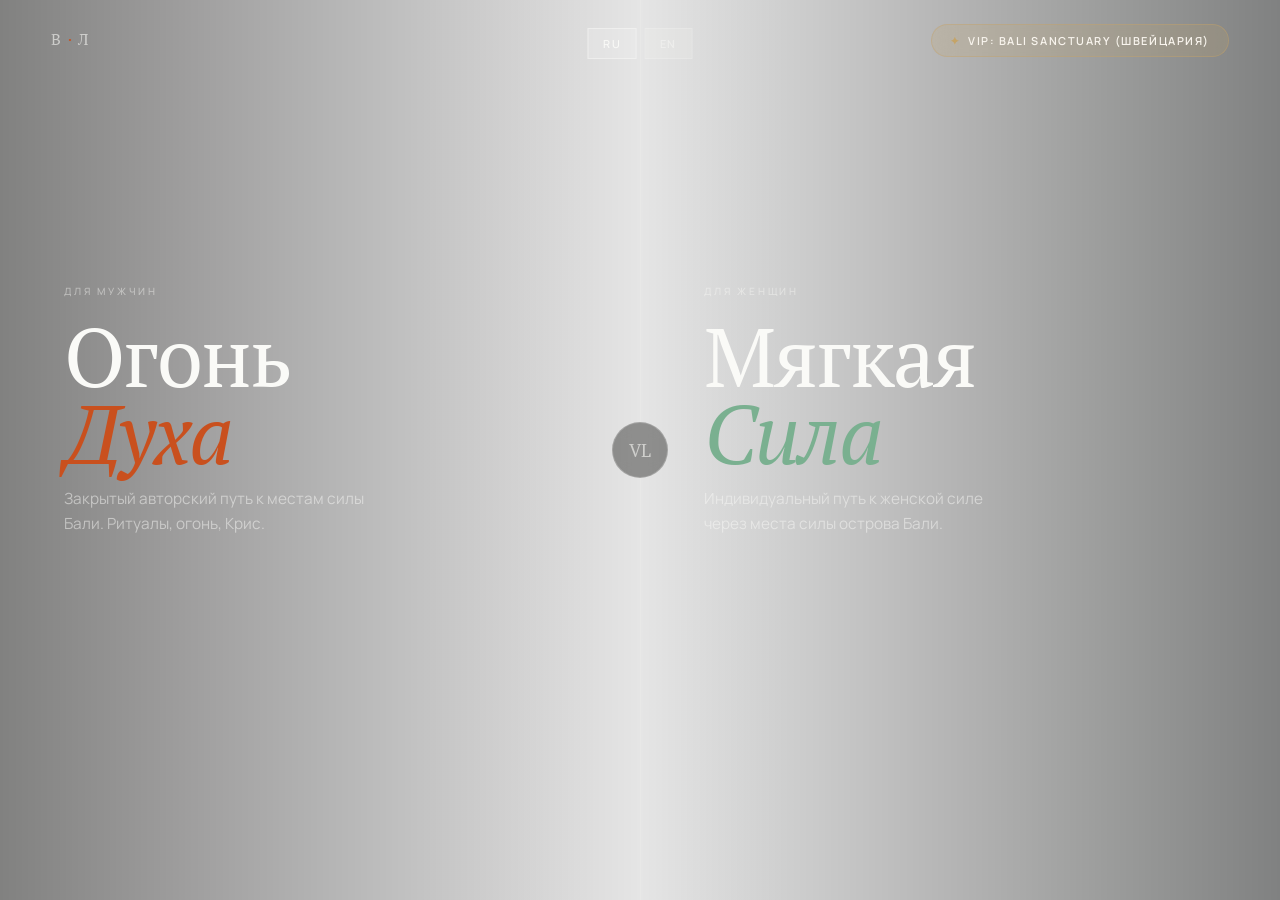
==== commit 375f359e: "Добавлен лендинг Bali Sanctuary для гостей из Швейцарии и смета 4 звезды" ====
--- a/index.html
+++ b/index.html
@@ -248,6 +248,11 @@
 
 <div class="logo">В <span>·</span> Л</div>
 
+<!-- VIP BANNER FOR BALI SANCTUARY -->
+<a href="/sanctuary" style="position:fixed;top:24px;right:clamp(20px,4vw,52px);z-index:200;display:flex;align-items:center;gap:8px;padding:8px 18px;border-radius:9999px;background:rgba(197,164,103,0.18);border:1px solid rgba(197,164,103,0.4);color:#F9F5EE;text-decoration:none;font-family:var(--sans);font-size:11px;font-weight:600;letter-spacing:0.14em;text-transform:uppercase;backdrop-filter:blur(12px);transition:all 0.25s;" onmouseover="this.style.background='rgba(197,164,103,0.32)';this.style.transform='translateY(-1px)'" onmouseout="this.style.background='rgba(197,164,103,0.18)';this.style.transform='none'">
+  <span style="color:#C5A467;">✦</span> <span data-ru="VIP: Bali Sanctuary (Швейцария)" data-en="VIP: Bali Sanctuary (Swiss)">VIP: Bali Sanctuary (Швейцария)</span>
+</a>
+
 <div class="lang" id="langToggle">
   <button class="lang-btn active" onclick="setLang('ru')">RU</button>
   <button class="lang-btn" onclick="setLang('en')">EN</button>
